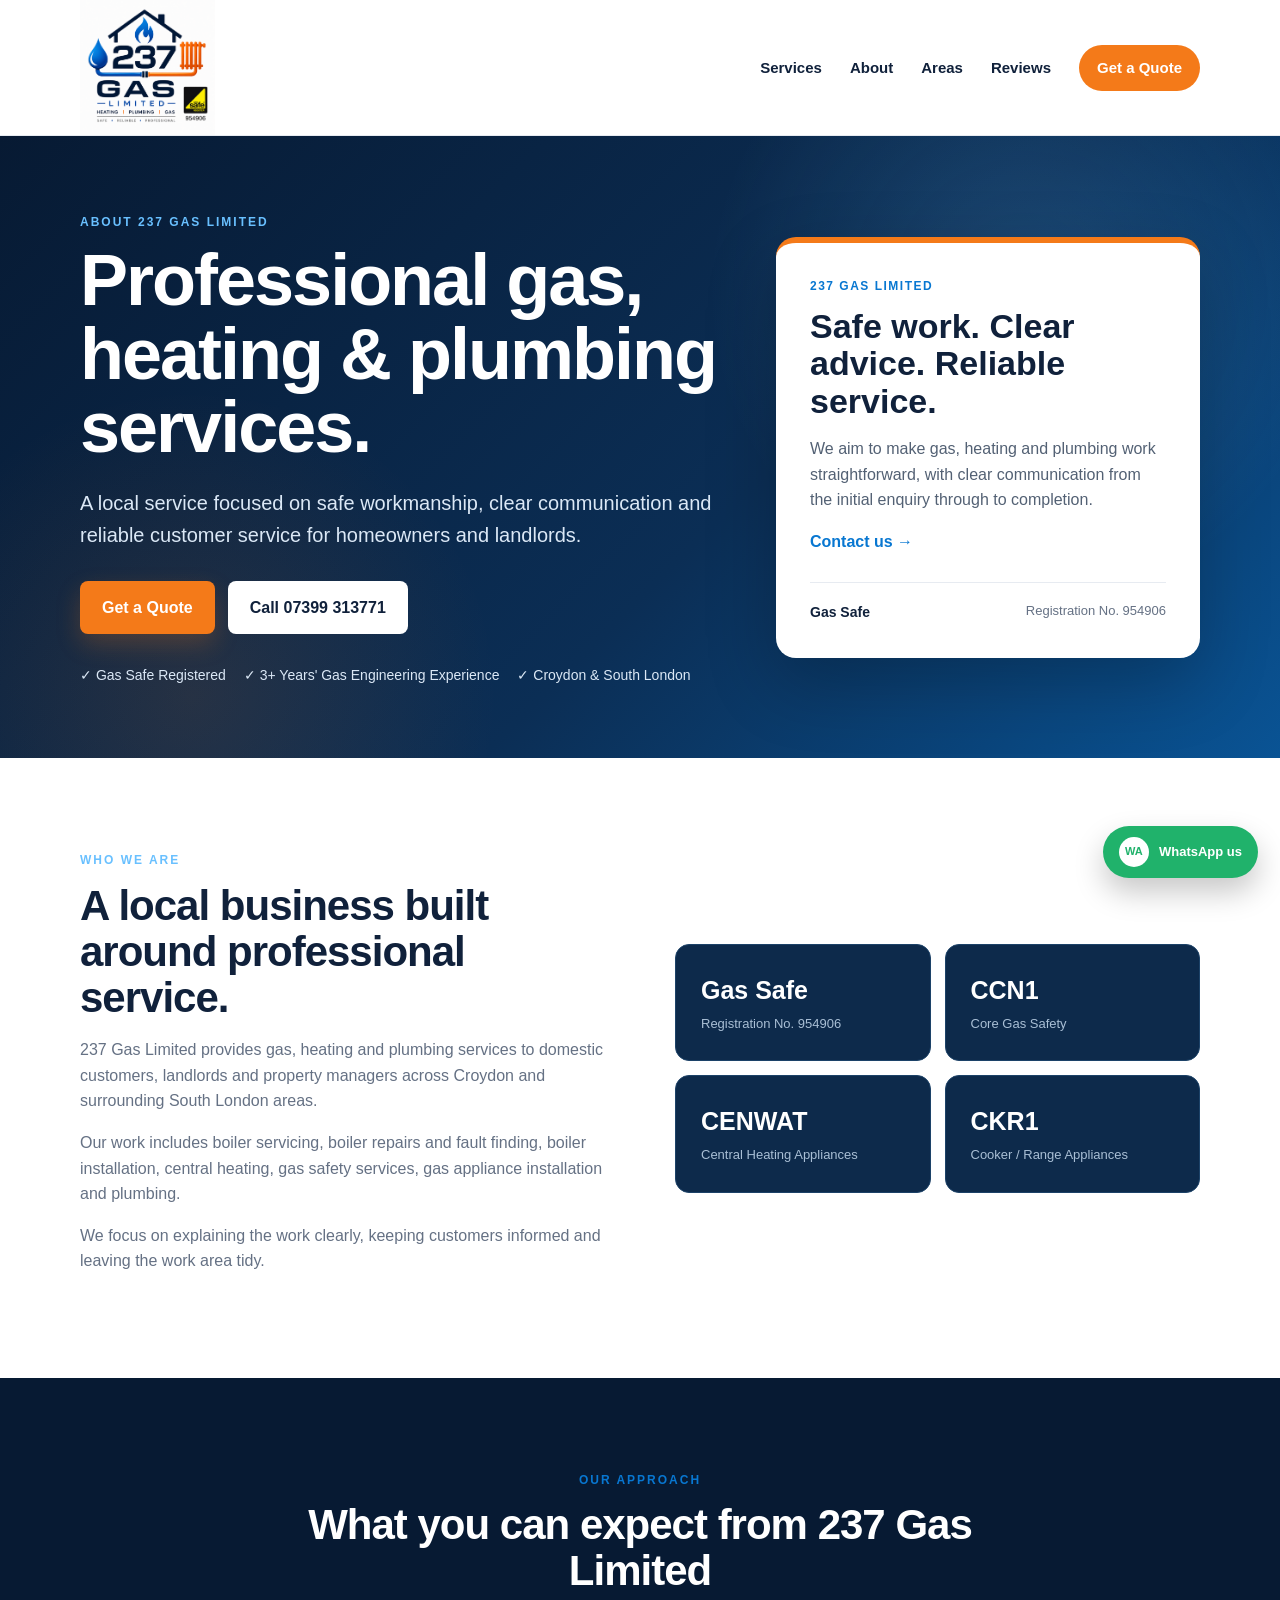
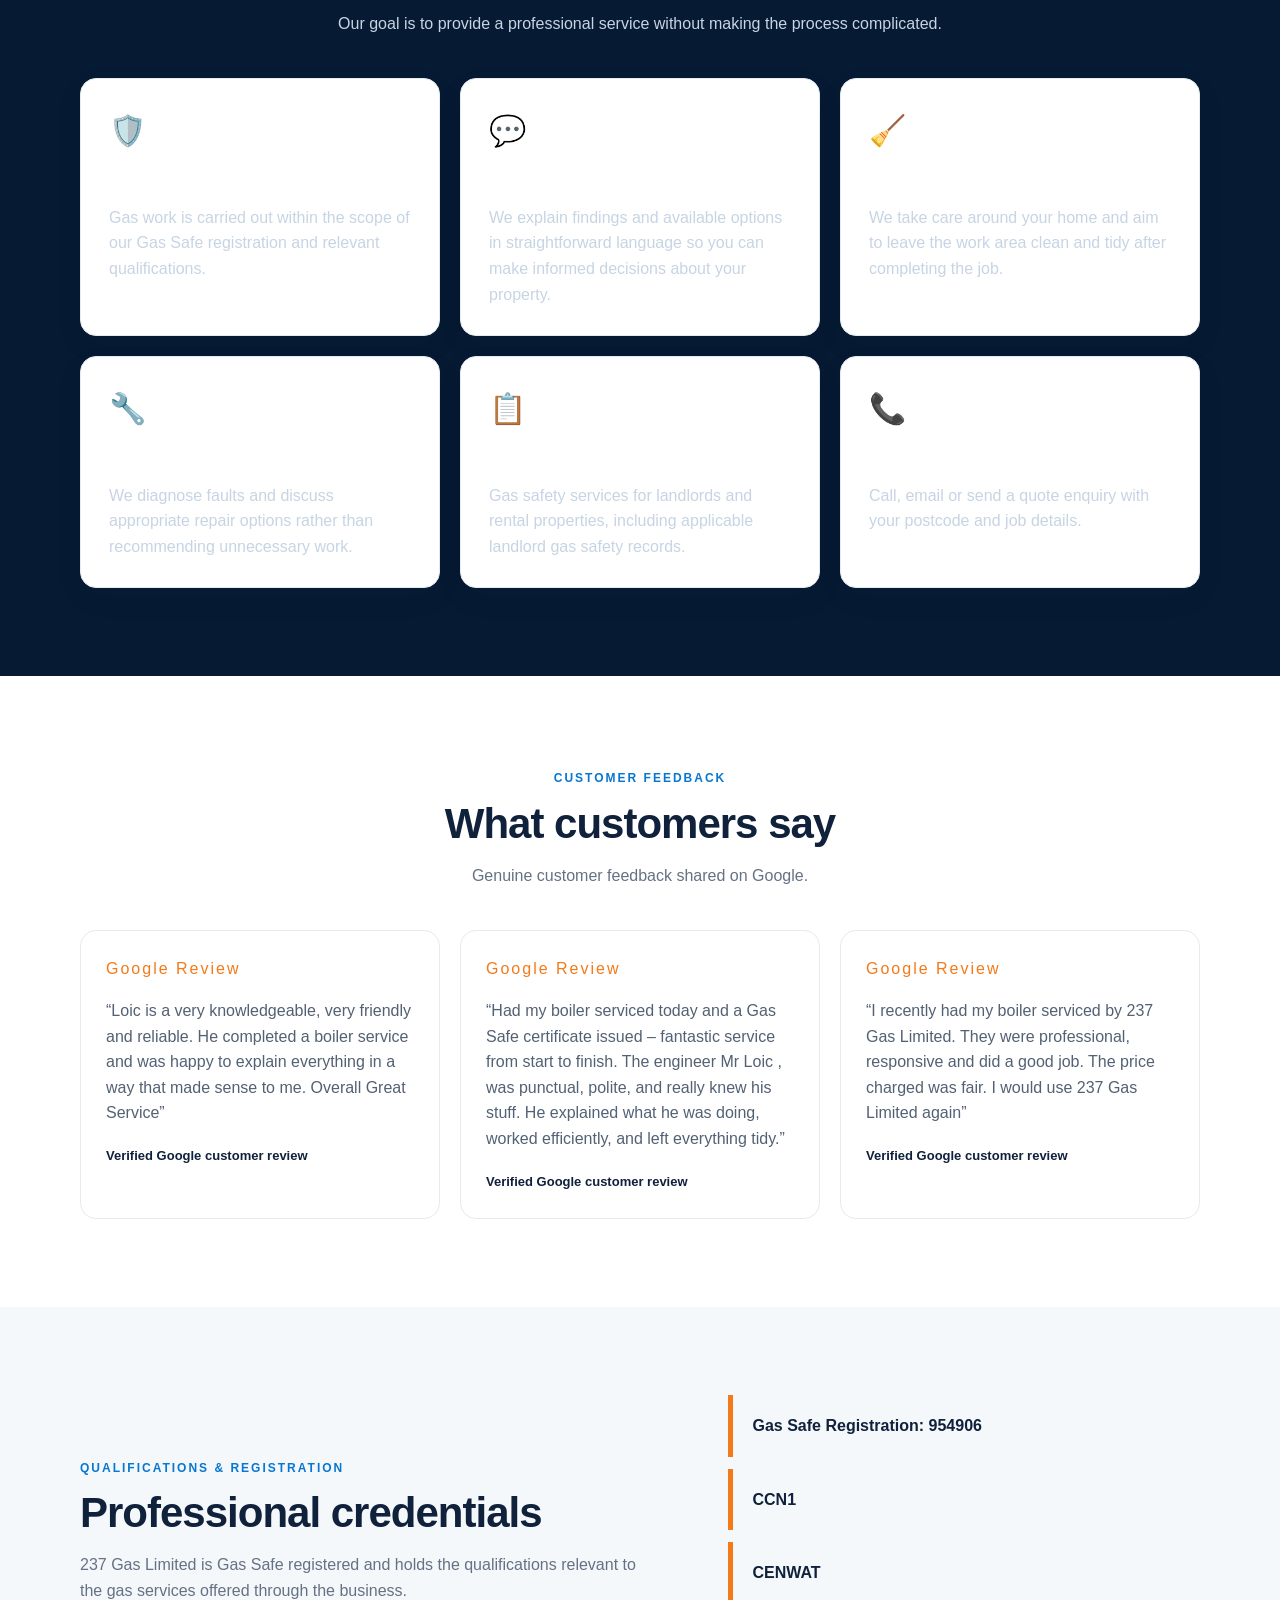
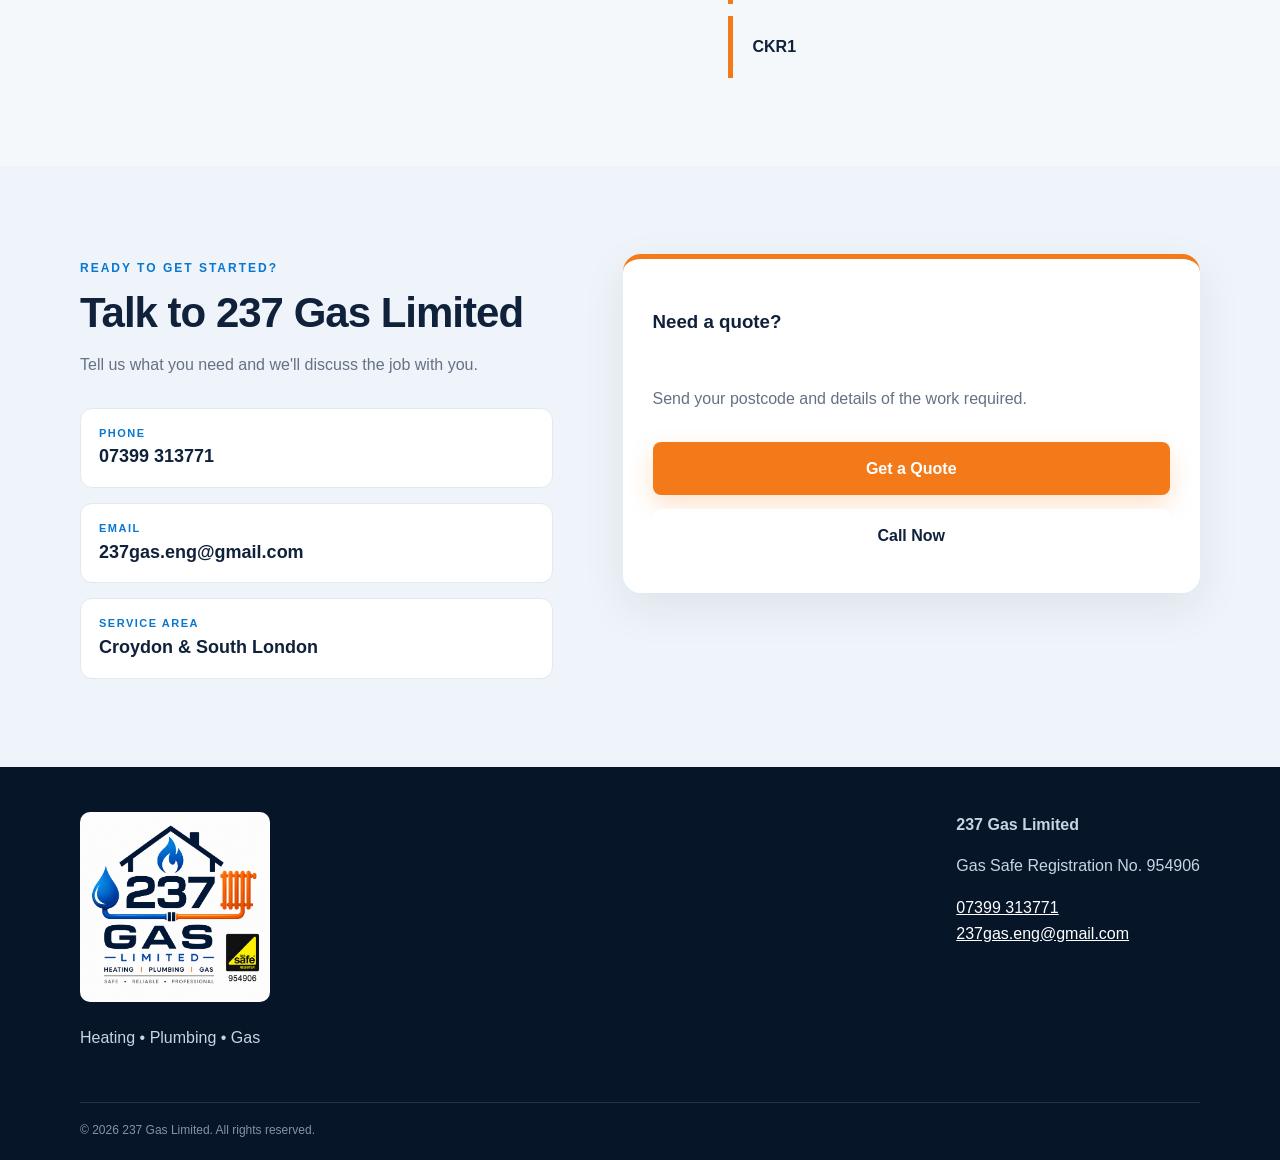
==== about/index.html @ 308e0b30 "Add files via upload" ====
<!DOCTYPE html>
<html lang="en-GB">
<head>
<meta charset="UTF-8">
<meta name="viewport" content="width=device-width, initial-scale=1.0">
<title>About 237 Gas Limited | Gas Engineer in Croydon & South London</title>
<meta name="description" content="Learn about 237 Gas Limited, a Gas Safe registered gas, heating and plumbing business serving Croydon and South London.">
<link rel="icon" href="../assets/237-gas-logo.png">
<link rel="stylesheet" href="../styles.css">
<script type="application/ld+json">
{
  "@context": "https://schema.org",
  "@type": "LocalBusiness",
  "name": "237 Gas Limited",
  "telephone": "+447399313771",
  "email": "237gas.eng@gmail.com",
  "url": "https://www.237gas.co.uk/",
  "areaServed": ["Croydon", "Purley", "Thornton Heath", "Coulsdon", "Sutton", "Bromley", "Norwood", "South Norwood", "Streatham", "Crystal Palace"],
  "sameAs": [],
  "knowsAbout": ["boiler servicing", "boiler repairs", "boiler installation", "gas safety certificates", "central heating", "plumbing"]
}
</script>
</head>
<body>
<header class="site-header">
  <div class="container nav-wrap">
    <a class="brand" href="../index.html"><img src="../assets/237-gas-logo.png" alt="237 Gas Limited logo"></a>
    <button class="menu-toggle" aria-label="Open menu" aria-expanded="false">☰</button>
    <nav class="nav">
      <a href="../index.html#services">Services</a>
      <a href="../index.html#about">About</a>
      <a href="../areas/index.html">Areas</a>
      <a href="../index.html#reviews">Reviews</a>
      <a href="../quote/index.html" class="nav-cta">Get a Quote</a>
    </nav>
  </div>
</header>

<main>
<section class="hero service-hero">
  <div class="container hero-grid">
    <div class="hero-copy">
      <span class="eyebrow">ABOUT 237 GAS LIMITED</span>
      <h1>Professional gas, heating & plumbing services.</h1>
      <p class="hero-text">A local service focused on safe workmanship, clear communication and reliable customer service for homeowners and landlords.</p>
      <div class="hero-actions">
        <a class="btn btn-primary" href="../quote/index.html">Get a Quote</a>
        <a class="btn btn-light" href="tel:+447399313771">Call 07399 313771</a>
      </div>
      <div class="trust-row">
        <span>✓ Gas Safe Registered</span>
        <span>✓ 3+ Years' Gas Engineering Experience</span>
        <span>✓ Croydon & South London</span>
      </div>
    </div>
    <div class="hero-card">
      <div class="hero-card-top">237 GAS LIMITED</div>
      <h2>Safe work. Clear advice. Reliable service.</h2>
      <p>We aim to make gas, heating and plumbing work straightforward, with clear communication from the initial enquiry through to completion.</p>
      <a href="../quote/index.html" class="text-link">Contact us →</a>
      <div class="registration"><strong>Gas Safe</strong><span>Registration No. 954906</span></div>
    </div>
  </div>
</section>

<section class="section">
<div class="container about-grid">
<div>
<span class="eyebrow">WHO WE ARE</span>
<h2>A local business built around professional service.</h2>
<p>237 Gas Limited provides gas, heating and plumbing services to domestic customers, landlords and property managers across Croydon and surrounding South London areas.</p>
<p>Our work includes boiler servicing, boiler repairs and fault finding, boiler installation, central heating, gas safety services, gas appliance installation and plumbing.</p>
<p>We focus on explaining the work clearly, keeping customers informed and leaving the work area tidy.</p>
</div>
<div class="credentials">
<div class="credential"><strong>Gas Safe</strong><span>Registration No. 954906</span></div>
<div class="credential"><strong>CCN1</strong><span>Core Gas Safety</span></div>
<div class="credential"><strong>CENWAT</strong><span>Central Heating Appliances</span></div>
<div class="credential"><strong>CKR1</strong><span>Cooker / Range Appliances</span></div>
</div>
</div>
</section>

<section class="section section-dark">
<div class="container">
<div class="section-heading">
<span class="eyebrow">OUR APPROACH</span>
<h2>What you can expect from 237 Gas Limited</h2>
<p>Our goal is to provide a professional service without making the process complicated.</p>
</div>
<div class="cards">
<article class="service-card"><div class="icon">🛡️</div><h3>Safety First</h3><p>Gas work is carried out within the scope of our Gas Safe registration and relevant qualifications.</p></article>
<article class="service-card"><div class="icon">💬</div><h3>Clear Communication</h3><p>We explain findings and available options in straightforward language so you can make informed decisions about your property.</p></article>
<article class="service-card"><div class="icon">🧹</div><h3>Tidy Workmanship</h3><p>We take care around your home and aim to leave the work area clean and tidy after completing the job.</p></article>
<article class="service-card"><div class="icon">🔧</div><h3>Practical Repairs</h3><p>We diagnose faults and discuss appropriate repair options rather than recommending unnecessary work.</p></article>
<article class="service-card"><div class="icon">📋</div><h3>Landlord Services</h3><p>Gas safety services for landlords and rental properties, including applicable landlord gas safety records.</p></article>
<article class="service-card"><div class="icon">📞</div><h3>Easy to Contact</h3><p>Call, email or send a quote enquiry with your postcode and job details.</p></article>
</div>
</div>
</section>

<section class="section">
<div class="container">
<div class="section-heading">
<span class="eyebrow">CUSTOMER FEEDBACK</span>
<h2>What customers say</h2>
<p>Genuine customer feedback shared on Google.</p>
</div>
<div class="review-grid">
<article class="review-card"><div class="stars">Google Review</div><p>“Loic is a very knowledgeable, very friendly and reliable. He completed a boiler service and was happy to explain everything in a way that made sense to me. Overall Great Service”</p><strong>Verified Google customer review</strong></article>
<article class="review-card"><div class="stars">Google Review</div><p>“Had my boiler serviced today and a Gas Safe certificate issued – fantastic service from start to finish. The engineer Mr Loic , was punctual, polite, and really knew his stuff. He explained what he was doing, worked efficiently, and left everything tidy.”</p><strong>Verified Google customer review</strong></article>
<article class="review-card"><div class="stars">Google Review</div><p>“I recently had my boiler serviced by 237 Gas Limited. They were professional, responsive and did a good job. The price charged was fair. I would use 237 Gas Limited again”</p><strong>Verified Google customer review</strong></article>
</div>
</div>
</section>

<section class="section section-soft">
<div class="container areas-grid">
<div>
<span class="eyebrow">QUALIFICATIONS & REGISTRATION</span>
<h2>Professional credentials</h2>
<p>237 Gas Limited is Gas Safe registered and holds the qualifications relevant to the gas services offered through the business.</p>
</div>
<div class="area-box">
<span>Gas Safe Registration: 954906</span>
<span>CCN1</span>
<span>CENWAT</span>
<span>CKR1</span>
</div>
</div>
</section>

<section class="section contact-section">
<div class="container contact-grid">
<div>
<span class="eyebrow">READY TO GET STARTED?</span>
<h2>Talk to 237 Gas Limited</h2>
<p>Tell us what you need and we'll discuss the job with you.</p>
<div class="contact-details">
<a href="tel:+447399313771"><span>PHONE</span><strong>07399 313771</strong></a>
<a href="mailto:237gas.eng@gmail.com"><span>EMAIL</span><strong>237gas.eng@gmail.com</strong></a>
<div><span>SERVICE AREA</span><strong>Croydon & South London</strong></div>
</div>
</div>
<div class="quote-form">
<h3>Need a quote?</h3>
<p>Send your postcode and details of the work required.</p>
<a class="btn btn-primary btn-full" href="../quote/index.html">Get a Quote</a>
<a class="btn btn-light btn-full" href="tel:+447399313771">Call Now</a>
</div>
</div>
</section>
</main>

<footer class="footer">
<div class="container footer-grid">
<div><img src="../assets/237-gas-logo.png" alt="237 Gas Limited" class="footer-logo"><p>Heating • Plumbing • Gas</p></div>
<div><strong>237 Gas Limited</strong><p>Gas Safe Registration No. 954906</p><p><a href="tel:+447399313771">07399 313771</a><br><a href="mailto:237gas.eng@gmail.com">237gas.eng@gmail.com</a></p></div>
</div>
<div class="container copyright">© 2026 237 Gas Limited. All rights reserved.</div>
</footer>
<script src="../script.js"></script>
<a class="whatsapp-float" href="https://wa.me/447399313771?text=Hello%20237%20Gas%20Limited%2C%20I%20would%20like%20to%20make%20an%20enquiry." target="_blank" rel="noopener" aria-label="Message 237 Gas Limited on WhatsApp"><span>WA</span><strong>WhatsApp us</strong></a>
<div class="mobile-callbar"><a href="tel:+447399313771">Call 07399 313771</a><a href="https://wa.me/447399313771?text=Hello%20237%20Gas%20Limited%2C%20I%20would%20like%20to%20make%20an%20enquiry." target="_blank" rel="noopener">WhatsApp</a></div>
</body>
</html>
---- styles.css ----
*{box-sizing:border-box}html{scroll-behavior:smooth}body{margin:0;font-family:Inter,Arial,Helvetica,sans-serif;color:#10213b;background:#fff;line-height:1.6}.container{width:min(1120px,92%);margin:auto}.site-header{position:sticky;top:0;z-index:50;background:rgba(255,255,255,.96);backdrop-filter:blur(12px);border-bottom:1px solid #e7ebf1}.nav-wrap{min-height:82px;display:flex;align-items:center;justify-content:space-between;gap:30px}.brand img{width:135px;height:auto;display:block}.nav{display:flex;align-items:center;gap:28px}.nav a{color:#10213b;text-decoration:none;font-weight:700;font-size:15px}.nav a:hover{color:#0877d1}.nav-cta{background:#f47a19;color:#fff!important;padding:11px 18px;border-radius:999px}.menu-toggle{display:none;border:0;background:none;font-size:30px;color:#10213b}.hero{background:linear-gradient(135deg,#071a33 0%,#0b2e55 58%,#0877d1 140%);color:#fff;padding:86px 0 72px;overflow:hidden}.hero-grid{display:grid;grid-template-columns:1.2fr .8fr;gap:60px;align-items:center}.eyebrow{display:inline-block;font-size:12px;font-weight:900;letter-spacing:2px;color:#0877d1;margin-bottom:12px}.hero .eyebrow{color:#69c0ff}.hero h1{font-size:clamp(42px,6vw,72px);line-height:1.02;margin:0 0 22px;letter-spacing:-2px}.hero-text{font-size:20px;max-width:680px;color:#dbe8f6}.hero-actions{display:flex;gap:13px;flex-wrap:wrap;margin:30px 0}.btn{display:inline-flex;justify-content:center;align-items:center;text-decoration:none;border:0;cursor:pointer;font:inherit;font-weight:900;border-radius:8px;padding:14px 22px;min-height:50px}.btn-primary{background:#f47a19;color:#fff;box-shadow:0 10px 25px rgba(244,122,25,.22)}.btn-light{background:#fff;color:#10213b}.trust-row{display:flex;gap:18px;flex-wrap:wrap;color:#dbe8f6;font-size:14px}.hero-card{background:#fff;color:#10213b;padding:34px;border-radius:20px;box-shadow:0 25px 70px rgba(0,0,0,.22);border-top:6px solid #f47a19}.hero-card-top{font-weight:900;letter-spacing:1.5px;font-size:12px;color:#0877d1}.hero-card h2{font-size:34px;line-height:1.1;margin:12px 0}.hero-card p{color:#536174}.text-link{color:#0877d1;font-weight:900;text-decoration:none}.registration{margin-top:28px;padding-top:18px;border-top:1px solid #e7ebf1;display:flex;justify-content:space-between;gap:12px;flex-wrap:wrap}.registration strong{font-size:14px}.registration span{font-size:13px;color:#657184}.quick-strip{background:#f47a19;color:#fff}.quick-grid{display:grid;grid-template-columns:repeat(4,1fr);gap:1px}.quick-grid div{padding:20px 15px}.quick-grid strong,.quick-grid span{display:block}.quick-grid strong{font-size:15px}.quick-grid span{font-size:12px;opacity:.9}.section{padding:88px 0}.section-soft{background:#f5f8fb}.section-heading{text-align:center;max-width:700px;margin:0 auto 42px}.section-heading h2,.areas-grid h2,.about-grid h2,.contact-grid h2{font-size:42px;line-height:1.1;letter-spacing:-1px;margin:0 0 14px}.section-heading p,.areas-grid p,.about-grid p,.contact-grid p{color:#657184}.cards{display:grid;grid-template-columns:repeat(3,1fr);gap:20px}.service-card{padding:28px;background:#fff;border:1px solid #e5eaf0;border-radius:16px;box-shadow:0 10px 30px rgba(16,33,59,.05);transition:transform .2s,box-shadow .2s}.service-card:hover{transform:translateY(-4px);box-shadow:0 18px 40px rgba(16,33,59,.1)}.icon{font-size:30px}.service-card h3{font-size:21px;margin:10px 0 6px}.service-card p{margin:0;color:#657184}.section-dark{background:#071a33;color:#fff}.section-dark p{color:#c7d4e3}.about-grid{display:grid;grid-template-columns:1fr 1fr;gap:70px;align-items:center}.about-grid .eyebrow{color:#69c0ff}.credentials{display:grid;grid-template-columns:1fr 1fr;gap:14px}.credential{background:#0d2a4b;border:1px solid #1c4268;border-radius:14px;padding:25px}.credential strong{display:block;font-size:25px;color:#fff}.credential span{color:#a9bfd5;font-size:13px}.areas-grid{display:grid;grid-template-columns:1.1fr .9fr;gap:70px;align-items:center}.area-box{display:flex;flex-direction:column;gap:12px}.area-box span{padding:18px 20px;border-left:5px solid #f47a19;background:#f5f8fb;font-weight:900}.review-grid{display:grid;grid-template-columns:repeat(3,1fr);gap:20px}.review-card{background:#fff;border:1px solid #e5eaf0;border-radius:16px;padding:25px}.stars{color:#f47a19;letter-spacing:2px}.review-card p{color:#536174}.review-card strong{font-size:13px}.contact-section{background:#eef4f9}.contact-grid{display:grid;grid-template-columns:.9fr 1.1fr;gap:70px;align-items:start}.contact-details{margin-top:30px;display:grid;gap:15px}.contact-details a,.contact-details div{background:#fff;border:1px solid #e1e8ef;border-radius:12px;padding:16px 18px;text-decoration:none;color:#10213b}.contact-details span{display:block;font-size:11px;font-weight:900;letter-spacing:1.5px;color:#0877d1}.contact-details strong{font-size:18px}.quote-form{background:#fff;padding:30px;border-radius:18px;box-shadow:0 15px 45px rgba(16,33,59,.08);display:grid;gap:14px}.quote-form label{font-weight:800;font-size:14px}.quote-form input,.quote-form select,.quote-form textarea{width:100%;margin-top:6px;padding:13px;border:1px solid #d4dce6;border-radius:8px;font:inherit;background:#fff;color:#10213b}.quote-form input:focus,.quote-form select:focus,.quote-form textarea:focus{outline:3px solid rgba(8,119,209,.15);border-color:#0877d1}.btn-full{width:100%}.quote-form small{color:#748093}.footer{background:#061528;color:#c7d4e3;padding:45px 0 20px}.footer-grid{display:flex;justify-content:space-between;gap:30px}.footer-logo{width:190px;max-width:100%;background:#fff;border-radius:10px}.footer a{color:#fff}.copyright{margin-top:35px;padding-top:18px;border-top:1px solid #1d344e;font-size:12px;color:#8094aa}@media(max-width:850px){.nav{display:none;position:absolute;left:0;right:0;top:82px;background:#fff;padding:20px 4%;flex-direction:column;align-items:stretch;border-bottom:1px solid #e7ebf1}.nav.open{display:flex}.menu-toggle{display:block}.hero-grid,.about-grid,.areas-grid,.contact-grid{grid-template-columns:1fr}.hero{padding:65px 0}.cards,.review-grid{grid-template-columns:1fr 1fr}.quick-grid{grid-template-columns:1fr 1fr}.section-heading h2,.areas-grid h2,.about-grid h2,.contact-grid h2{font-size:36px}}@media(max-width:560px){.hero h1{font-size:43px}.hero-text{font-size:17px}.cards,.review-grid,.credentials,.quick-grid{grid-template-columns:1fr}.section{padding:65px 0}.hero-card{padding:25px}.footer-grid{flex-direction:column}.trust-row{display:grid;gap:8px}.brand img{width:120px}}

.service-hero{padding-top:72px}.service-hero .hero-card{align-self:center}

.form-status{font-size:13px;color:#0877d1;font-weight:700;min-height:20px}


/* Premium visual upgrade */
.hero{position:relative}.hero:before{content:"";position:absolute;inset:0;background:radial-gradient(circle at 80% 25%,rgba(105,192,255,.18),transparent 28%),radial-gradient(circle at 15% 90%,rgba(244,122,25,.12),transparent 25%);pointer-events:none}.hero-grid{position:relative;z-index:1}.hero-alert{display:inline-flex;align-items:center;gap:10px;flex-wrap:wrap;padding:9px 13px;border:1px solid rgba(255,255,255,.18);background:rgba(255,255,255,.07);border-radius:999px;font-size:12px;margin:2px 0 17px}.hero-alert span{background:#f47a19;color:#fff;padding:4px 8px;border-radius:999px;font-weight:900}.hero-alert strong{font-weight:700;color:#dbe8f6}.hero-visual{min-height:430px;position:relative;border-radius:26px;background:linear-gradient(145deg,#0d3155,#071a33);border:1px solid rgba(255,255,255,.12);overflow:hidden;box-shadow:0 30px 80px rgba(0,0,0,.28)}.visual-glow{position:absolute;width:300px;height:300px;border-radius:50%;background:rgba(8,119,209,.28);filter:blur(10px);top:-70px;right:-70px}.boiler-unit{position:absolute;width:235px;height:285px;left:50%;top:50%;transform:translate(-50%,-50%);border-radius:14px;background:linear-gradient(145deg,#f7f9fb,#cfd8e2);box-shadow:0 28px 45px rgba(0,0,0,.35);border:5px solid #dfe6ed;padding:24px 20px;color:#10213b}.boiler-brand{font-size:14px;font-weight:900;letter-spacing:2px}.boiler-screen{margin:24px auto 14px;width:112px;height:58px;border-radius:7px;background:#071a33;color:#69c0ff;display:flex;align-items:center;justify-content:center;font-weight:900;font-size:24px;box-shadow:inset 0 0 20px rgba(105,192,255,.1)}.boiler-dial{width:48px;height:48px;border:5px solid #aab6c4;border-radius:50%;margin:0 auto 17px;background:linear-gradient(135deg,#f47a19 0 20%,#fff 21%)}.boiler-status{font-size:10px;font-weight:900;display:flex;align-items:center;justify-content:center;gap:6px}.boiler-status span{width:8px;height:8px;border-radius:50%;background:#20b26b;box-shadow:0 0 0 4px rgba(32,178,107,.12)}.pipe{position:absolute;border-radius:999px;background:linear-gradient(90deg,#dfe6ed,#8796a7);box-shadow:0 8px 15px rgba(0,0,0,.22)}.pipe-a{width:110px;height:14px;right:20px;top:110px;transform:rotate(35deg)}.pipe-b{width:95px;height:14px;left:16px;bottom:95px;transform:rotate(-28deg)}.pipe-c{width:130px;height:14px;right:2px;bottom:62px;transform:rotate(-14deg)}.visual-badge{position:absolute;left:22px;top:22px;background:#fff;color:#10213b;border-radius:12px;padding:12px 14px;box-shadow:0 12px 25px rgba(0,0,0,.18)}.visual-badge strong,.visual-badge span{display:block}.visual-badge strong{font-size:12px;color:#0877d1}.visual-badge span{font-size:14px;font-weight:900}.trust-band{background:#071a33;color:#fff;border-top:1px solid rgba(255,255,255,.08);border-bottom:1px solid #193653}.trust-band-grid{display:grid;grid-template-columns:repeat(4,1fr)}.trust-band-grid>div{padding:24px 18px;border-right:1px solid #193653}.trust-band-grid>div:last-child{border-right:0}.trust-band strong,.trust-band span{display:block}.trust-band strong{font-size:14px}.trust-band span{font-size:12px;color:#9db2c8;margin-top:3px}.seo-cards{margin-top:20px}.whatsapp-float{position:fixed;right:22px;bottom:22px;z-index:80;display:flex;align-items:center;gap:10px;padding:11px 16px;border-radius:999px;background:#20b26b;color:#fff;text-decoration:none;box-shadow:0 14px 30px rgba(0,0,0,.22);font-size:13px}.whatsapp-float span{width:30px;height:30px;border-radius:50%;display:grid;place-items:center;background:#fff;color:#20b26b;font-weight:900;font-size:11px}.whatsapp-float strong{font-weight:900}.mobile-callbar{display:none}.service-card{position:relative;overflow:hidden}.service-card:after{content:"";position:absolute;left:0;right:0;top:0;height:3px;background:linear-gradient(90deg,#0877d1,#f47a19);transform:scaleX(0);transform-origin:left;transition:transform .25s}.service-card:hover:after{transform:scaleX(1)}
@media(max-width:850px){.hero-visual{min-height:360px}.trust-band-grid{grid-template-columns:1fr 1fr}.trust-band-grid>div:nth-child(2){border-right:0}.trust-band-grid>div{border-bottom:1px solid #193653}.whatsapp-float{bottom:78px;right:14px}.mobile-callbar{position:fixed;left:0;right:0;bottom:0;z-index:79;display:grid;grid-template-columns:1fr 1fr;background:#fff;box-shadow:0 -8px 25px rgba(16,33,59,.14)}.mobile-callbar a{padding:13px;text-align:center;text-decoration:none;font-weight:900;color:#fff;background:#0877d1;border-right:1px solid rgba(255,255,255,.2)}.mobile-callbar a+ a{background:#20b26b;border-right:0}}
@media(max-width:560px){.hero-visual{min-height:330px}.boiler-unit{width:190px;height:245px;padding:18px}.boiler-screen{margin:18px auto 10px;width:90px;height:48px}.visual-badge{left:14px;top:14px}.trust-band-grid{grid-template-columns:1fr}.trust-band-grid>div,.trust-band-grid>div:nth-child(2){border-right:0}.whatsapp-float strong{display:none}.whatsapp-float{width:48px;height:48px;padding:0;justify-content:center}.whatsapp-float span{width:36px;height:36px}}
.quote-form{border-top:5px solid #f47a19}.quote-form small{line-height:1.5}.contact-details a:hover{border-color:#0877d1;box-shadow:0 8px 22px rgba(8,119,209,.08)}
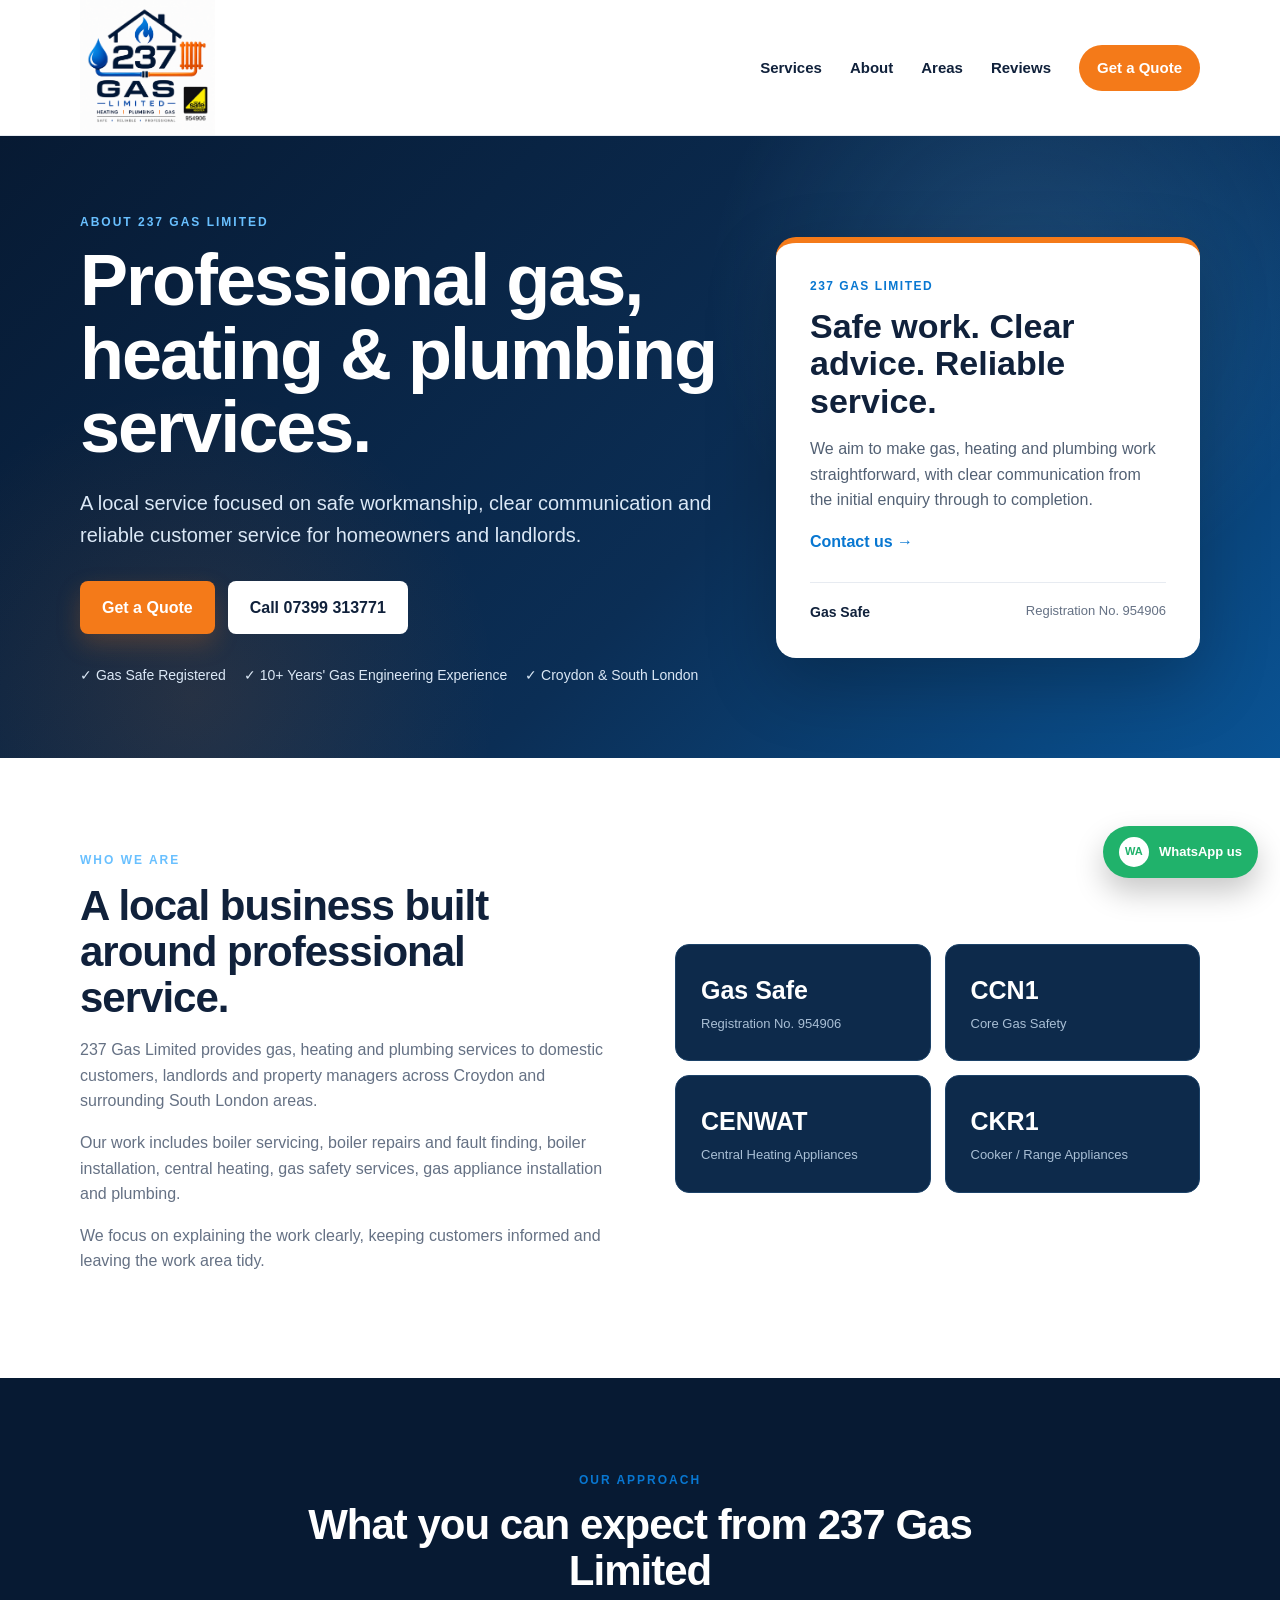
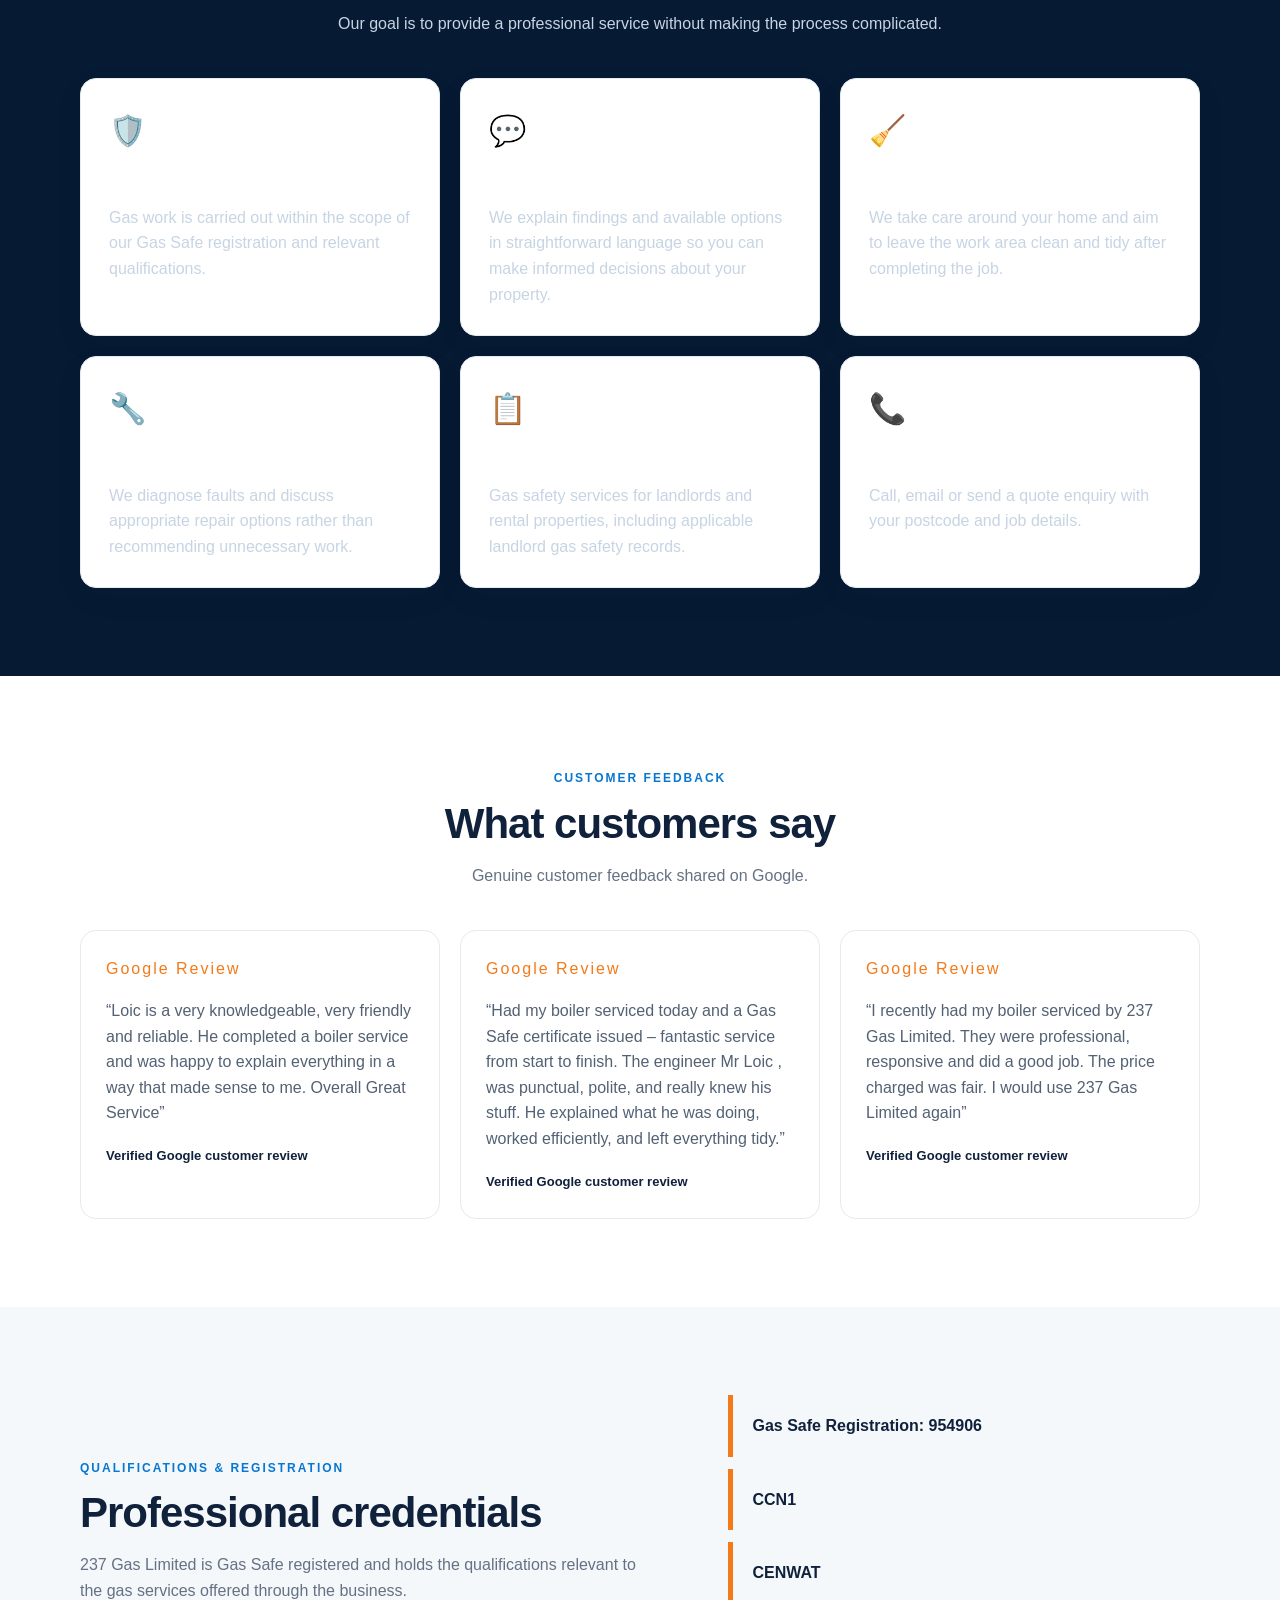
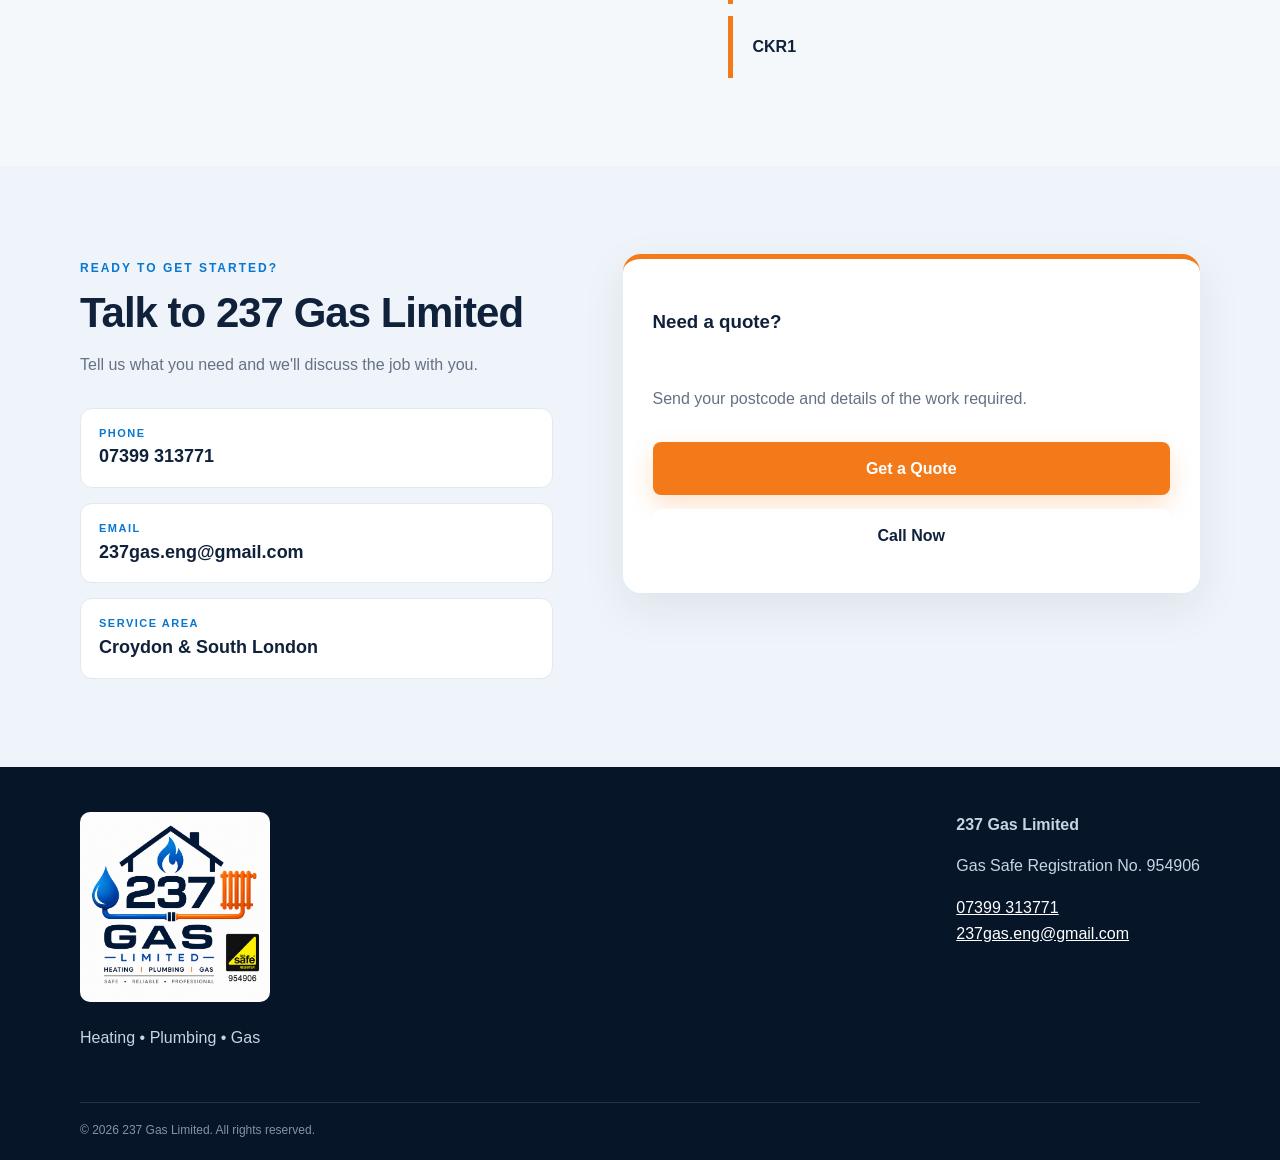
==== commit b6a4655d: "Add files via upload" ====
--- a/about/index.html
+++ b/about/index.html
@@ -49,7 +49,7 @@
       </div>
       <div class="trust-row">
         <span>✓ Gas Safe Registered</span>
-        <span>✓ 3+ Years' Gas Engineering Experience</span>
+        <span>✓ 10+ Years' Gas Engineering Experience</span>
         <span>✓ Croydon & South London</span>
       </div>
     </div>
